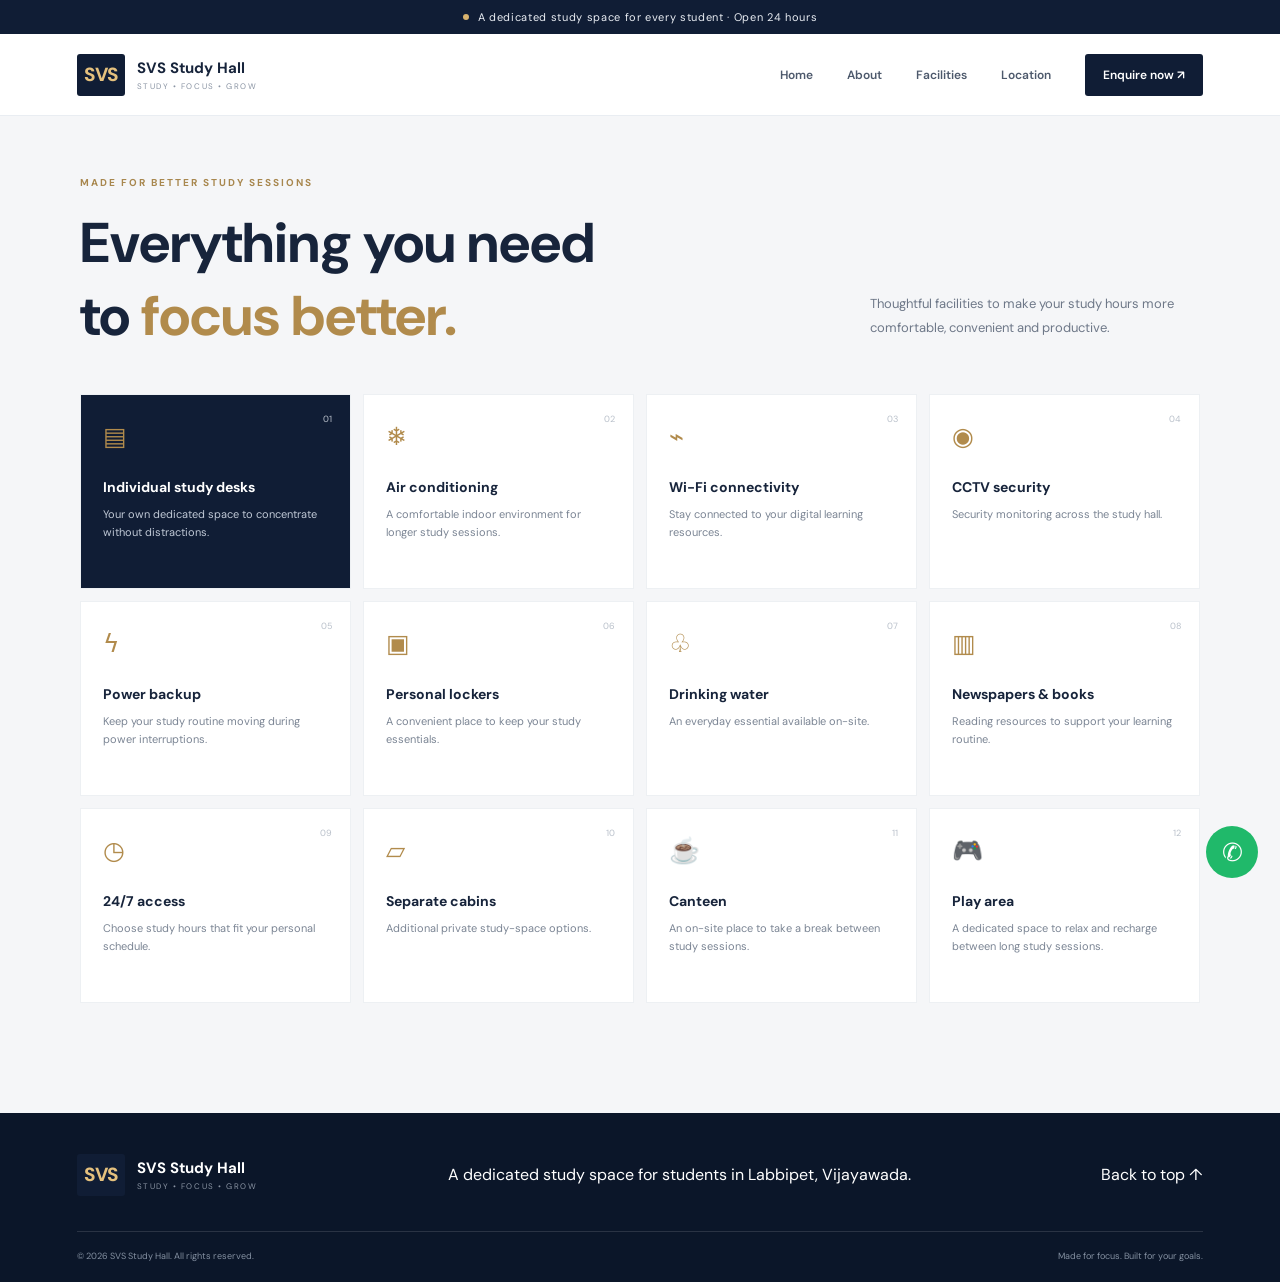
==== facilities.html @ 10cad975 "Add files via upload" ====
<!DOCTYPE html>
<html lang="en">
<head>
  <meta charset="UTF-8">
  <meta name="viewport" content="width=device-width, initial-scale=1.0">
  <meta name="description" content="Facilities at SVS Study Hall in Labbipet, Vijayawada.">
  <meta name="theme-color" content="#101d35">
  <title>SVS Study Hall | Facilities</title>
  <link rel="preconnect" href="https://fonts.googleapis.com">
  <link rel="preconnect" href="https://fonts.gstatic.com" crossorigin>
  <link href="https://fonts.googleapis.com/css2?family=DM+Sans:wght@400;500;600;700&family=Manrope:wght@400;500;600;700;800&display=swap" rel="stylesheet">
  <link rel="stylesheet" href="styles.css">
</head>
<body>
  <div class="announcement"><span class="live-dot"></span> A dedicated study space for every student · Open 24 hours</div>
  <header class="site-header">
    <a class="brand" href="index.html" aria-label="SVS Study Hall home">
      <span class="brand-mark">SVS</span>
      <span class="brand-copy"><strong>SVS Study Hall</strong><small>STUDY • FOCUS • GROW</small></span>
    </a>
    <button class="menu-toggle" aria-label="Open navigation" aria-expanded="false">☰</button>
    <nav class="nav">
      <a href="index.html">Home</a>
      <a href="about.html">About</a>
      <a href="facilities.html" class="active">Facilities</a>
      <a href="location.html">Location</a>
      <a class="nav-cta" href="contact.html">Enquire now <span>↗</span></a>
    </nav>
  </header>

  <main>
    <section class="facilities-section" id="facilities" style="padding-top: 60px;">
      <div class="section-wrap">
        <div class="section-heading">
          <div><div class="section-kicker">MADE FOR BETTER STUDY SESSIONS</div><h2>Everything you need<br>to <em>focus better.</em></h2></div>
          <p>Thoughtful facilities to make your study hours more comfortable, convenient and productive.</p>
        </div>
        <div class="facility-grid">
          <article class="facility-card feature-card"><div class="facility-icon">▤</div><h3>Individual study desks</h3><p>Your own dedicated space to concentrate without distractions.</p><span class="card-number">01</span></article>
          <article class="facility-card"><div class="facility-icon">❄</div><h3>Air conditioning</h3><p>A comfortable indoor environment for longer study sessions.</p><span class="card-number">02</span></article>
          <article class="facility-card"><div class="facility-icon">⌁</div><h3>Wi-Fi connectivity</h3><p>Stay connected to your digital learning resources.</p><span class="card-number">03</span></article>
          <article class="facility-card"><div class="facility-icon">◉</div><h3>CCTV security</h3><p>Security monitoring across the study hall.</p><span class="card-number">04</span></article>
          <article class="facility-card"><div class="facility-icon">ϟ</div><h3>Power backup</h3><p>Keep your study routine moving during power interruptions.</p><span class="card-number">05</span></article>
          <article class="facility-card"><div class="facility-icon">▣</div><h3>Personal lockers</h3><p>A convenient place to keep your study essentials.</p><span class="card-number">06</span></article>
          <article class="facility-card"><div class="facility-icon">♧</div><h3>Drinking water</h3><p>An everyday essential available on-site.</p><span class="card-number">07</span></article>
          <article class="facility-card"><div class="facility-icon">▥</div><h3>Newspapers & books</h3><p>Reading resources to support your learning routine.</p><span class="card-number">08</span></article>
          <article class="facility-card"><div class="facility-icon">◷</div><h3>24/7 access</h3><p>Choose study hours that fit your personal schedule.</p><span class="card-number">09</span></article>
          <article class="facility-card"><div class="facility-icon">▱</div><h3>Separate cabins</h3><p>Additional private study-space options.</p><span class="card-number">10</span></article>
          <article class="facility-card"><div class="facility-icon">☕</div><h3>Canteen</h3><p>An on-site place to take a break between study sessions.</p><span class="card-number">11</span></article>
          <article class="facility-card"><div class="facility-icon">🎮</div><h3>Play area</h3><p>A dedicated space to relax and recharge between long study sessions.</p><span class="card-number">12</span></article>
        </div>
      </div>
    </section>
  </main>

  <footer class="footer">
    <div class="footer-main">
      <a class="brand footer-brand" href="index.html"><span class="brand-mark">SVS</span><span class="brand-copy"><strong>SVS Study Hall</strong><small>STUDY • FOCUS • GROW</small></span></a>
      <p>A dedicated study space for students in Labbipet, Vijayawada.</p>
      <a href="#facilities" class="back-top">Back to top ↑</a>
    </div>
    <div class="footer-bottom"><span>© <span id="year"></span> SVS Study Hall. All rights reserved.</span><span>Made for focus. Built for your goals.</span></div>
  </footer>

  <a class="floating-whatsapp" id="whatsapp-link" href="#" aria-label="Chat with SVS Study Hall on WhatsApp" title="Chat on WhatsApp">✆</a>
  <script src="script.js"></script>
</body>
</html>
---- styles.css ----
/* =====================================
   SVS STUDY HALL - MAIN STYLESHEET
   ===================================== */

/* 1. GLOBAL SETTINGS */

* {
    box-sizing: border-box;
}

html {
    scroll-behavior: smooth;
    scroll-padding-top: 90px;
}

body {
    margin: 0;
    color: #17243b;
    background: #ffffff;
    font-family: "DM Sans", sans-serif;
}

a {
    color: inherit;
    text-decoration: none;
}


/* 2. ANNOUNCEMENT BAR */

.announcement {
    height: 34px;
    background: #101d35;
    color: #e9edf3;

    display: flex;
    align-items: center;
    justify-content: center;
    gap: 9px;

    font-size: 11px;
    letter-spacing: 0.06em;
}

.live-dot {
    width: 6px;
    height: 6px;
    border-radius: 50%;
    background: #d8b36e;
}


/* 3. HEADER AND NAVIGATION */

.site-header {
    height: 82px;
    padding: 0 6vw;

    display: flex;
    align-items: center;
    justify-content: space-between;

    background: #ffffff;
    position: sticky;
    top: 0;
    z-index: 20;

    border-bottom: 1px solid #e9edf2;
}

.brand {
    display: flex;
    align-items: center;
    gap: 12px;
}

.brand-mark {
    width: 48px;
    height: 42px;

    display: grid;
    place-items: center;

    background: #101d35;
    color: #e5c17e;

    font-size: 19px;
    font-weight: 800;
    border-radius: 3px;
}

.brand-copy {
    display: flex;
    flex-direction: column;
    gap: 3px;
}

.brand-copy strong {
    font-size: 15px;
}

.brand-copy small {
    font-size: 8px;
    letter-spacing: 0.19em;
    color: #8a94a3;
}

.nav {
    display: flex;
    align-items: center;
    gap: 34px;

    font-size: 12px;
    font-weight: 600;
    color: #4d596c;
}

.nav a:hover {
    color: #b18b4c;
}

.nav-cta {
    background: #101d35;
    color: white !important;
    padding: 13px 18px;
    border-radius: 3px;
}

.menu-toggle {
    display: none;
    border: 0;
    background: none;
    font-size: 24px;
}


/* 4. HERO SECTION */

.hero {
    min-height: 610px;
    position: relative;

    background: #101d35;

    display: flex;
    align-items: center;
    overflow: hidden;
}

.hero-image {
    position: absolute;
    inset: 0 0 0 32%;

    background-image: url(
        "https://images.unsplash.com/photo-1497366754035-f200968a6e72?auto=format&fit=crop&w=2000&q=85"
    );

    background-size: cover;
    background-position: center;
    opacity: 0.67;
}

.hero-shade {
    position: absolute;
    inset: 0;

    background: linear-gradient(
        90deg,
        #101d35 0%,
        #101d35 36%,
        rgba(16, 29, 53, 0.86) 54%,
        rgba(16, 29, 53, 0.15) 100%
    );
}

.hero-content {
    position: relative;
    z-index: 1;

    color: white;
    width: min(650px, 90%);
    margin-left: 10vw;
    padding: 90px 0;
}

.eyebrow {
    font-size: 10px;
    letter-spacing: 0.2em;
    font-weight: 700;
    color: #d8bd86;
}

.hero h1 {
    font-size: clamp(48px, 6.2vw, 78px);
    line-height: 1.04;
    letter-spacing: -0.065em;
    margin: 24px 0;

    font-family: Manrope, sans-serif;
}

.hero h1 em {
    font-style: normal;
    color: #dfbd7c;
}

.hero-content > p {
    max-width: 480px;
    color: #d2d9e3;
    font-size: 15px;
    line-height: 1.9;
}


/* 5. BUTTONS */

.hero-actions {
    display: flex;
    gap: 13px;
    margin-top: 32px;
    flex-wrap: wrap;
}

.button {
    display: inline-flex;
    align-items: center;
    justify-content: center;

    padding: 15px 21px;
    border: 0;
    border-radius: 3px;

    font-size: 12px;
    font-weight: 700;

    cursor: pointer;
    transition: transform 0.2s;
}

.button:hover {
    transform: translateY(-2px);
}

.button-gold {
    background: #dfbd7c;
    color: #17243b;
}

.button-ghost {
    border: 1px solid #ffffff77;
    color: white;
    background: #ffffff0d;
}


/* 6. HERO NOTE */

.hero-note {
    display: flex;
    align-items: center;
    gap: 12px;
    margin-top: 60px;
}

.note-icon {
    width: 42px;
    height: 42px;

    border: 1px solid #dfbd7c;
    color: #dfbd7c;

    display: grid;
    place-items: center;
    border-radius: 50%;
}

.hero-note span:last-child {
    display: flex;
    flex-direction: column;
    gap: 4px;
}

.hero-note strong {
    font-size: 12px;
}

.hero-note small {
    font-size: 10px;
    color: #b8c1ce;
}


/* 7. GENERAL SECTION LAYOUT */

.section-wrap {
    width: min(1120px, 88%);
    margin: auto;
}

.section-kicker {
    font-size: 10px;
    letter-spacing: 0.2em;
    font-weight: 700;
    color: #a8874e;
}


/* 8. ABOUT SECTION */

.intro {
    padding-top: 110px;
    padding-bottom: 100px;
}

.intro-grid {
    display: grid;
    grid-template-columns: 1fr 1fr;
    gap: 70px;
}

.intro h2 {
    font-size: clamp(38px, 4.5vw, 56px);
    line-height: 1.1;
    margin: 17px 0;
}

.intro h2 em {
    color: #b18b4c;
    font-style: normal;
}

.intro-copy {
    padding-top: 18px;
    color: #657084;
    font-size: 14px;
    line-height: 1.9;
}


/* 9. STATISTICS */

.stats {
    border-top: 1px solid #e6e9ee;
    margin-top: 55px;
    padding-top: 30px;

    display: flex;
    gap: 12vw;
}

.stats div {
    display: flex;
    flex-direction: column;
    gap: 5px;
}

.stats strong {
    font-size: 30px;
    font-weight: 800;
}

.stats span {
    font-size: 11px;
    color: #818b99;
}


/* 10. FACILITIES SECTION */

.facilities-section {
    background: #f5f6f8;
    padding: 100px 0 110px;
}

.section-heading {
    display: flex;
    justify-content: space-between;
    align-items: end;
    gap: 50px;
    margin-bottom: 42px;
}

.section-heading h2 {
    font-size: clamp(38px, 4.5vw, 56px);
    margin: 17px 0 0;
}

.section-heading h2 em {
    color: #b18b4c;
    font-style: normal;
}

.section-heading > p {
    max-width: 330px;
    color: #6e7888;
    font-size: 13px;
    line-height: 1.8;
}


/* 11. FACILITY CARDS */

.facility-grid {
    display: grid;
    grid-template-columns: repeat(4, 1fr);
    gap: 12px;
}

.facility-card {
    position: relative;
    min-height: 195px;

    background: white;
    padding: 25px 22px;

    border: 1px solid #edf0f3;
    transition: transform 0.2s, box-shadow 0.2s;
}

.facility-card:hover {
    transform: translateY(-4px);
    box-shadow: 0 14px 30px #182b4510;
}

.facility-card.feature-card {
    background: #101d35;
    color: white;
}

.facility-icon {
    font-size: 25px;
    color: #b18b4c;
    margin-bottom: 25px;
}

.facility-card h3 {
    font-size: 14px;
    margin: 0 0 9px;
}

.facility-card p {
    font-size: 11px;
    line-height: 1.65;
    color: #7b8594;
    margin: 0;
}

.feature-card p {
    color: #c0c9d6;
}

.card-number {
    position: absolute;
    right: 18px;
    top: 18px;

    font-size: 9px;
    color: #b9c0ca;
}


/* 12. QUOTE SECTION */

.quote-band {
    background: #172640;
    color: white;
    text-align: center;
    padding: 78px 20px;
}

.quote-mark {
    font-size: 80px;
    color: #d9b878;
}

.quote-band p {
    font-size: clamp(26px, 4vw, 42px);
    line-height: 1.3;
}

.quote-band em {
    font-style: normal;
    color: #dfbd7c;
}

.quote-band span {
    font-size: 9px;
    letter-spacing: 0.2em;
    color: #b9c3d0;
}


/* 13. LOCATION SECTION */

.visit-section {
    padding: 110px 0;

    display: grid;
    grid-template-columns: 0.9fr 1.1fr;
    gap: 70px;
    align-items: center;
}

.visit-copy h2 {
    font-size: clamp(38px, 4.5vw, 56px);
}

.visit-copy h2 em {
    color: #b18b4c;
    font-style: normal;
}

.visit-copy > p {
    color: #707b8c;
    font-size: 13px;
    line-height: 1.9;
}

.address-row {
    display: flex;
    gap: 15px;
    margin: 30px 0 20px;
}

.address-row p {
    font-size: 12px;
    line-height: 1.7;
    color: #778191;
}

.text-link {
    font-size: 12px;
    font-weight: 700;
    color: #9b783e;
}


/* 14. GOOGLE MAP */

.map-card {
    height: 390px;
    position: relative;
    background: #e9edf0;
}

.map-card iframe {
    width: 100%;
    height: 100%;
    border: 0;
}

.map-caption {
    position: absolute;
    left: 18px;
    bottom: 18px;

    background: white;
    padding: 13px 16px;

    display: flex;
    align-items: center;
    gap: 12px;
}


/* 15. CONTACT SECTION */

.contact-section {
    background: #101d35;
    padding: 100px 0;
}

.contact-grid {
    display: grid;
    grid-template-columns: 1fr 0.8fr;
    gap: 100px;
    align-items: center;
}

.contact-copy h2 {
    color: white;
    font-size: clamp(42px, 5vw, 62px);
}

.contact-copy h2 em {
    color: #dfbd7c;
    font-style: normal;
}

.contact-copy > p {
    color: #c0c9d6;
    font-size: 13px;
    line-height: 1.9;
}

.contact-promise {
    color: #e0e5ec;
    font-size: 12px;
    margin-top: 18px;
}


/* 16. CONTACT FORM */

.contact-form {
    background: white;
    padding: 34px 35px;
    border-radius: 4px;
}

.contact-form h3 {
    font-size: 23px;
    margin: 0 0 7px;
}

.contact-form > p {
    font-size: 12px;
    color: #7b8594;
}

.contact-form label {
    display: block;
    font-size: 10px;
    font-weight: 700;
    margin: 15px 0 7px;
}

.contact-form input,
.contact-form textarea {
    width: 100%;
    border: 1px solid #e1e5eb;
    background: #fafbfc;

    padding: 12px 13px;
    font: 12px "DM Sans", sans-serif;

    outline: none;
}

.contact-form input:focus,
.contact-form textarea:focus {
    border-color: #b18b4c;
}

.submit-button {
    width: 100%;
    margin-top: 17px;
}

.form-note {
    display: block;
    text-align: center;
    color: #929baa;
    font-size: 9px;
    margin-top: 12px;
}


/* 17. FOOTER */

.footer {
    background: #0b1629;
    color: white;
    padding: 35px 6vw 20px;
}

.footer-main {
    display: flex;
    align-items: center;
    justify-content: space-between;
    padding-bottom: 30px;
}

.footer-bottom {
    border-top: 1px solid #ffffff20;
    padding-top: 18px;

    display: flex;
    justify-content: space-between;

    color: #8490a1;
    font-size: 9px;
}


/* 18. WHATSAPP BUTTON */

.floating-whatsapp {
    position: fixed;
    right: 22px;
    bottom: 22px;

    width: 52px;
    height: 52px;

    border-radius: 50%;
    background: #20b96a;
    color: white;

    display: grid;
    place-items: center;

    font-size: 25px;
    z-index: 30;
}


/* 19. MOBILE RESPONSIVENESS */

@media (max-width: 850px) {

    .facility-grid {
        grid-template-columns: repeat(2, 1fr);
    }

    .contact-grid {
        gap: 45px;
    }
}


/* 20. SMALL SCREEN RESPONSIVENESS */

@media (max-width: 650px) {

    .menu-toggle {
        display: block;
    }

    .nav {
        display: none;
        position: absolute;
        top: 70px;
        left: 0;
        right: 0;

        background: white;
        padding: 20px 6vw;

        flex-direction: column;
        align-items: stretch;
    }

    .nav.open {
        display: flex;
    }

    .hero {
        min-height: 650px;
    }

    .hero-content {
        margin-left: 7%;
    }

    .hero h1 {
        font-size: 55px;
    }

    .intro-grid,
    .visit-section,
    .contact-grid {
        grid-template-columns: 1fr;
        gap: 25px;
    }

    .facility-grid {
        grid-template-columns: repeat(2, 1fr);
        gap: 8px;
    }

    .facility-card {
        padding: 19px 15px;
        min-height: 185px;
    }

    .map-card {
        height: 320px;
    }

    .contact-form {
        padding: 27px 22px;
    }

    .footer-main {
        flex-wrap: wrap;
    }

    .footer-bottom {
        flex-direction: column;
        gap: 10px;
    }
}
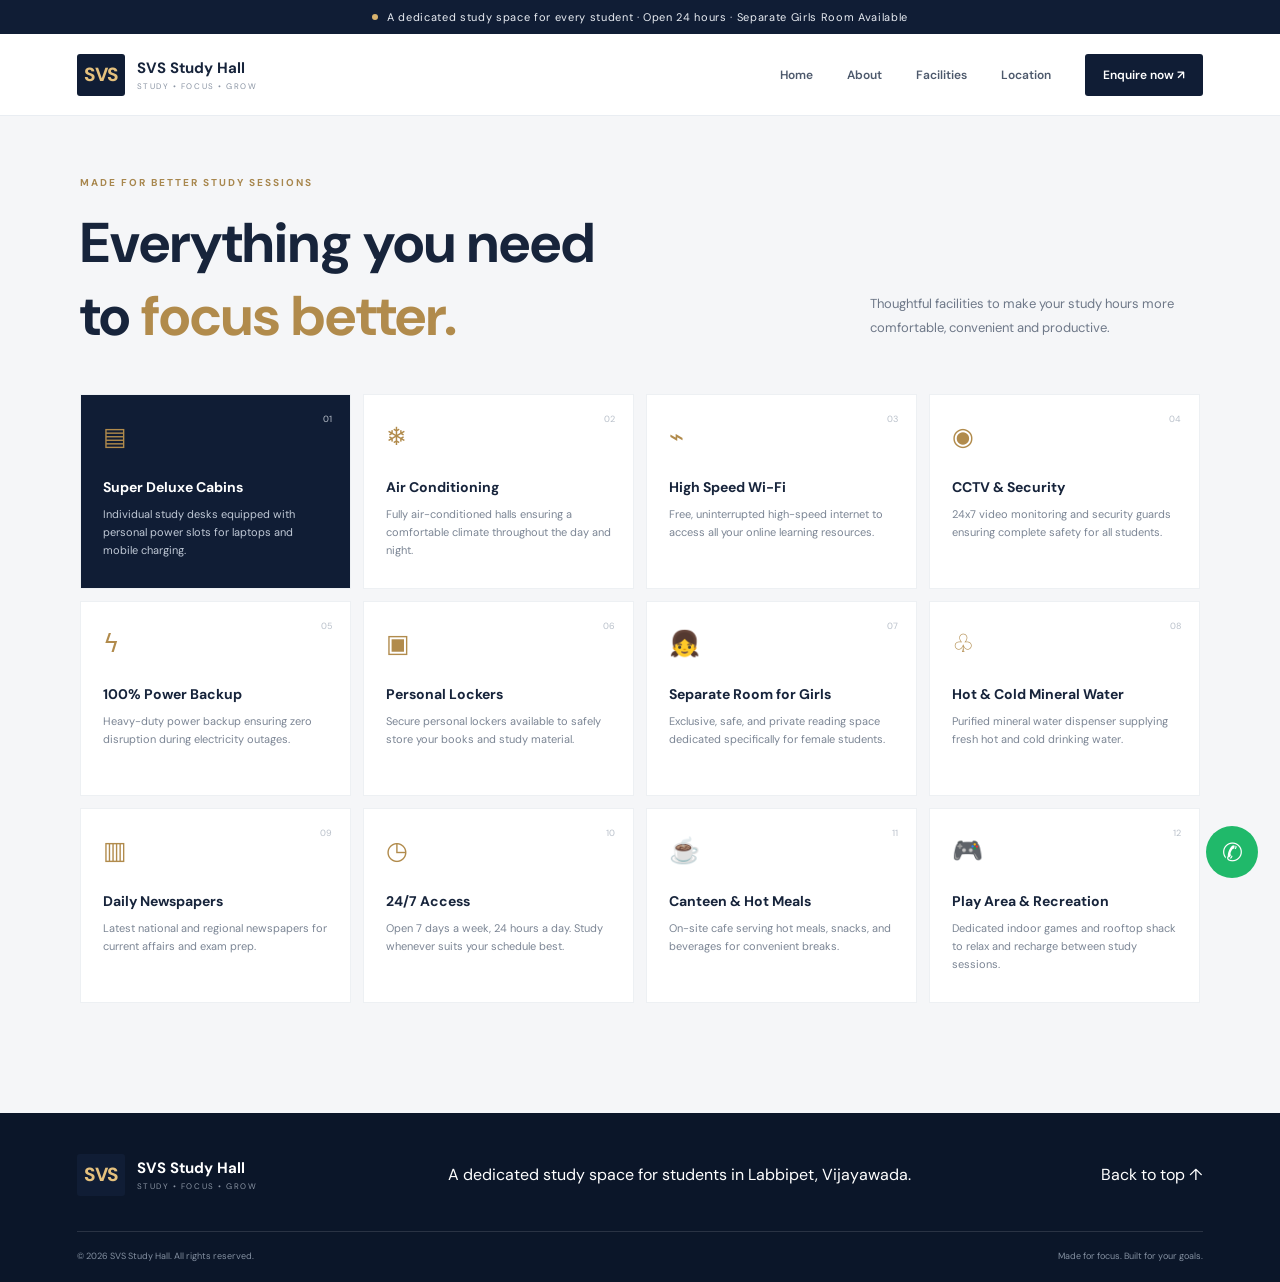
==== commit 7e3912c4: "Add files via upload" ====
--- a/facilities.html
+++ b/facilities.html
@@ -3,7 +3,7 @@
 <head>
   <meta charset="UTF-8">
   <meta name="viewport" content="width=device-width, initial-scale=1.0">
-  <meta name="description" content="Facilities at SVS Study Hall in Labbipet, Vijayawada.">
+  <meta name="description" content="Facilities at SVS Study Hall in Labbipet, Vijayawada — 24/7 AC reading room amenities.">
   <meta name="theme-color" content="#101d35">
   <title>SVS Study Hall | Facilities</title>
   <link rel="preconnect" href="https://fonts.googleapis.com">
@@ -12,7 +12,8 @@
   <link rel="stylesheet" href="styles.css">
 </head>
 <body>
-  <div class="announcement"><span class="live-dot"></span> A dedicated study space for every student · Open 24 hours</div>
+  <div class="announcement"><span class="live-dot"></span> A dedicated study space for every student · Open 24 hours · Separate Girls Room Available</div>
+  
   <header class="site-header">
     <a class="brand" href="index.html" aria-label="SVS Study Hall home">
       <span class="brand-mark">SVS</span>
@@ -35,19 +36,20 @@
           <div><div class="section-kicker">MADE FOR BETTER STUDY SESSIONS</div><h2>Everything you need<br>to <em>focus better.</em></h2></div>
           <p>Thoughtful facilities to make your study hours more comfortable, convenient and productive.</p>
         </div>
+        
         <div class="facility-grid">
-          <article class="facility-card feature-card"><div class="facility-icon">▤</div><h3>Individual study desks</h3><p>Your own dedicated space to concentrate without distractions.</p><span class="card-number">01</span></article>
-          <article class="facility-card"><div class="facility-icon">❄</div><h3>Air conditioning</h3><p>A comfortable indoor environment for longer study sessions.</p><span class="card-number">02</span></article>
-          <article class="facility-card"><div class="facility-icon">⌁</div><h3>Wi-Fi connectivity</h3><p>Stay connected to your digital learning resources.</p><span class="card-number">03</span></article>
-          <article class="facility-card"><div class="facility-icon">◉</div><h3>CCTV security</h3><p>Security monitoring across the study hall.</p><span class="card-number">04</span></article>
-          <article class="facility-card"><div class="facility-icon">ϟ</div><h3>Power backup</h3><p>Keep your study routine moving during power interruptions.</p><span class="card-number">05</span></article>
-          <article class="facility-card"><div class="facility-icon">▣</div><h3>Personal lockers</h3><p>A convenient place to keep your study essentials.</p><span class="card-number">06</span></article>
-          <article class="facility-card"><div class="facility-icon">♧</div><h3>Drinking water</h3><p>An everyday essential available on-site.</p><span class="card-number">07</span></article>
-          <article class="facility-card"><div class="facility-icon">▥</div><h3>Newspapers & books</h3><p>Reading resources to support your learning routine.</p><span class="card-number">08</span></article>
-          <article class="facility-card"><div class="facility-icon">◷</div><h3>24/7 access</h3><p>Choose study hours that fit your personal schedule.</p><span class="card-number">09</span></article>
-          <article class="facility-card"><div class="facility-icon">▱</div><h3>Separate cabins</h3><p>Additional private study-space options.</p><span class="card-number">10</span></article>
-          <article class="facility-card"><div class="facility-icon">☕</div><h3>Canteen</h3><p>An on-site place to take a break between study sessions.</p><span class="card-number">11</span></article>
-          <article class="facility-card"><div class="facility-icon">🎮</div><h3>Play area</h3><p>A dedicated space to relax and recharge between long study sessions.</p><span class="card-number">12</span></article>
+          <article class="facility-card feature-card"><div class="facility-icon">▤</div><h3>Super Deluxe Cabins</h3><p>Individual study desks equipped with personal power slots for laptops and mobile charging.</p><span class="card-number">01</span></article>
+          <article class="facility-card"><div class="facility-icon">❄</div><h3>Air Conditioning</h3><p>Fully air-conditioned halls ensuring a comfortable climate throughout the day and night.</p><span class="card-number">02</span></article>
+          <article class="facility-card"><div class="facility-icon">⌁</div><h3>High Speed Wi-Fi</h3><p>Free, uninterrupted high-speed internet to access all your online learning resources.</p><span class="card-number">03</span></article>
+          <article class="facility-card"><div class="facility-icon">◉</div><h3>CCTV & Security</h3><p>24x7 video monitoring and security guards ensuring complete safety for all students.</p><span class="card-number">04</span></article>
+          <article class="facility-card"><div class="facility-icon">ϟ</div><h3>100% Power Backup</h3><p>Heavy-duty power backup ensuring zero disruption during electricity outages.</p><span class="card-number">05</span></article>
+          <article class="facility-card"><div class="facility-icon">▣</div><h3>Personal Lockers</h3><p>Secure personal lockers available to safely store your books and study material.</p><span class="card-number">06</span></article>
+          <article class="facility-card"><div class="facility-icon">👧</div><h3>Separate Room for Girls</h3><p>Exclusive, safe, and private reading space dedicated specifically for female students.</p><span class="card-number">07</span></article>
+          <article class="facility-card"><div class="facility-icon">♧</div><h3>Hot & Cold Mineral Water</h3><p>Purified mineral water dispenser supplying fresh hot and cold drinking water.</p><span class="card-number">08</span></article>
+          <article class="facility-card"><div class="facility-icon">▥</div><h3>Daily Newspapers</h3><p>Latest national and regional newspapers for current affairs and exam prep.</p><span class="card-number">09</span></article>
+          <article class="facility-card"><div class="facility-icon">◷</div><h3>24/7 Access</h3><p>Open 7 days a week, 24 hours a day. Study whenever suits your schedule best.</p><span class="card-number">10</span></article>
+          <article class="facility-card"><div class="facility-icon">☕</div><h3>Canteen & Hot Meals</h3><p>On-site cafe serving hot meals, snacks, and beverages for convenient breaks.</p><span class="card-number">11</span></article>
+          <article class="facility-card"><div class="facility-icon">🎮</div><h3>Play Area & Recreation</h3><p>Dedicated indoor games and rooftop shack to relax and recharge between study sessions.</p><span class="card-number">12</span></article>
         </div>
       </div>
     </section>
